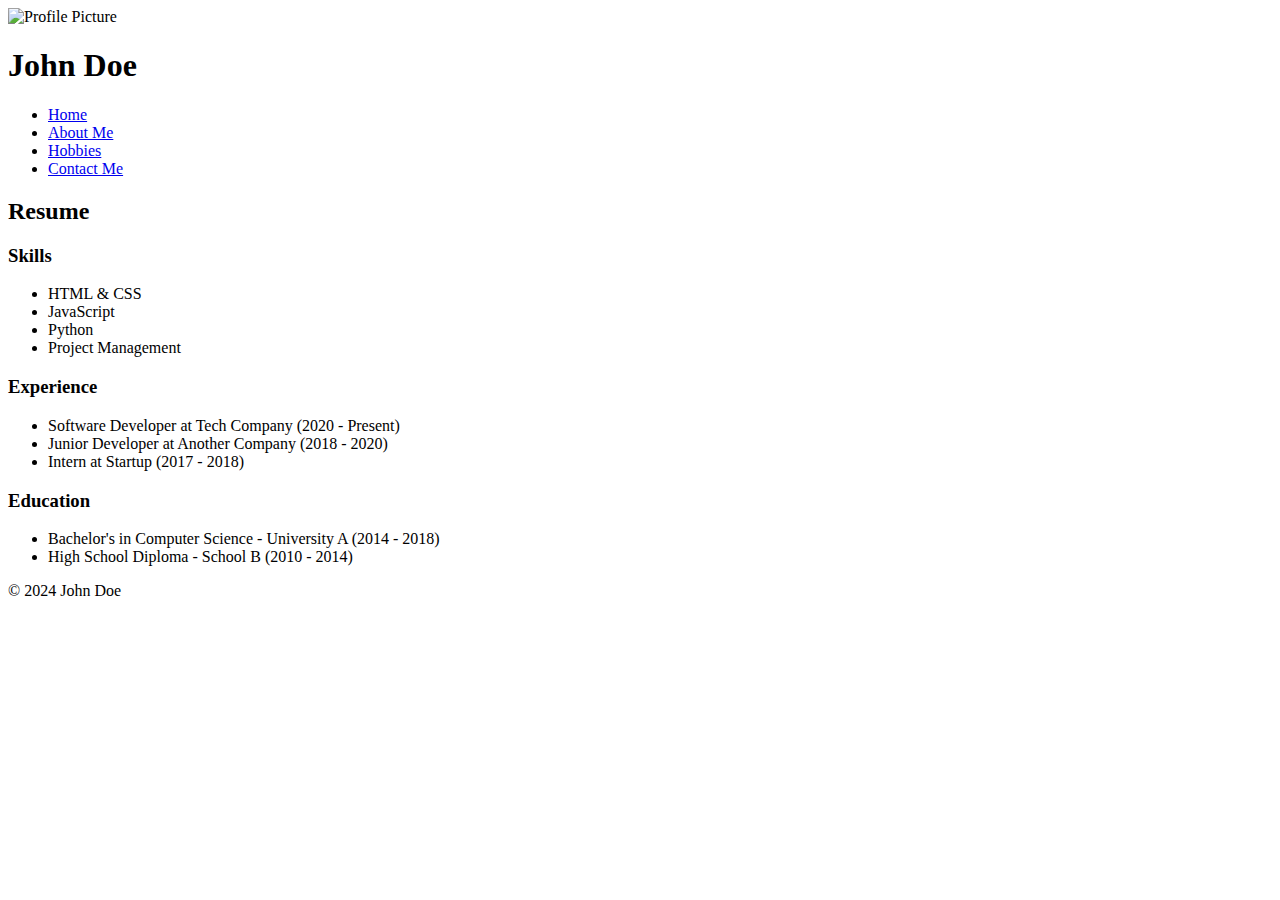
==== index.html @ a7cb74e8 "Create index.html" ====
<!DOCTYPE html>
<html lang="en">
<head>
    <meta charset="UTF-8">
    <meta name="viewport" content="width=device-width, initial-scale=1.0">
    <title>Resume</title>
    <link rel="stylesheet" href="styles.css">
</head>
<body>
    <header>
        <img src="profile.jpg" alt="Profile Picture" id="profile-img">
        <h1>John Doe</h1>
        <nav>
            <ul>
                <li><a href="index.html">Home</a></li>
                <li><a href="aboutme.html">About Me</a></li>
                <li><a href="hobbies.html">Hobbies</a></li>
                <li><a href="contact.html">Contact Me</a></li>
            </ul>
        </nav>
    </header>
    
    <main>
        <section id="resume">
            <h2>Resume</h2>
            
            <h3>Skills</h3>
            <ul>
                <li>HTML & CSS</li>
                <li>JavaScript</li>
                <li>Python</li>
                <li>Project Management</li>
            </ul>
            
            <h3>Experience</h3>
            <ul>
                <li>Software Developer at Tech Company (2020 - Present)</li>
                <li>Junior Developer at Another Company (2018 - 2020)</li>
                <li>Intern at Startup (2017 - 2018)</li>
            </ul>
            
            <h3>Education</h3>
            <ul>
                <li>Bachelor's in Computer Science - University A (2014 - 2018)</li>
                <li>High School Diploma - School B (2010 - 2014)</li>
            </ul>
        </section>
    </main>
    
    <footer>
        <p>&copy; 2024 John Doe</p>
    </footer>
</body>
</html>
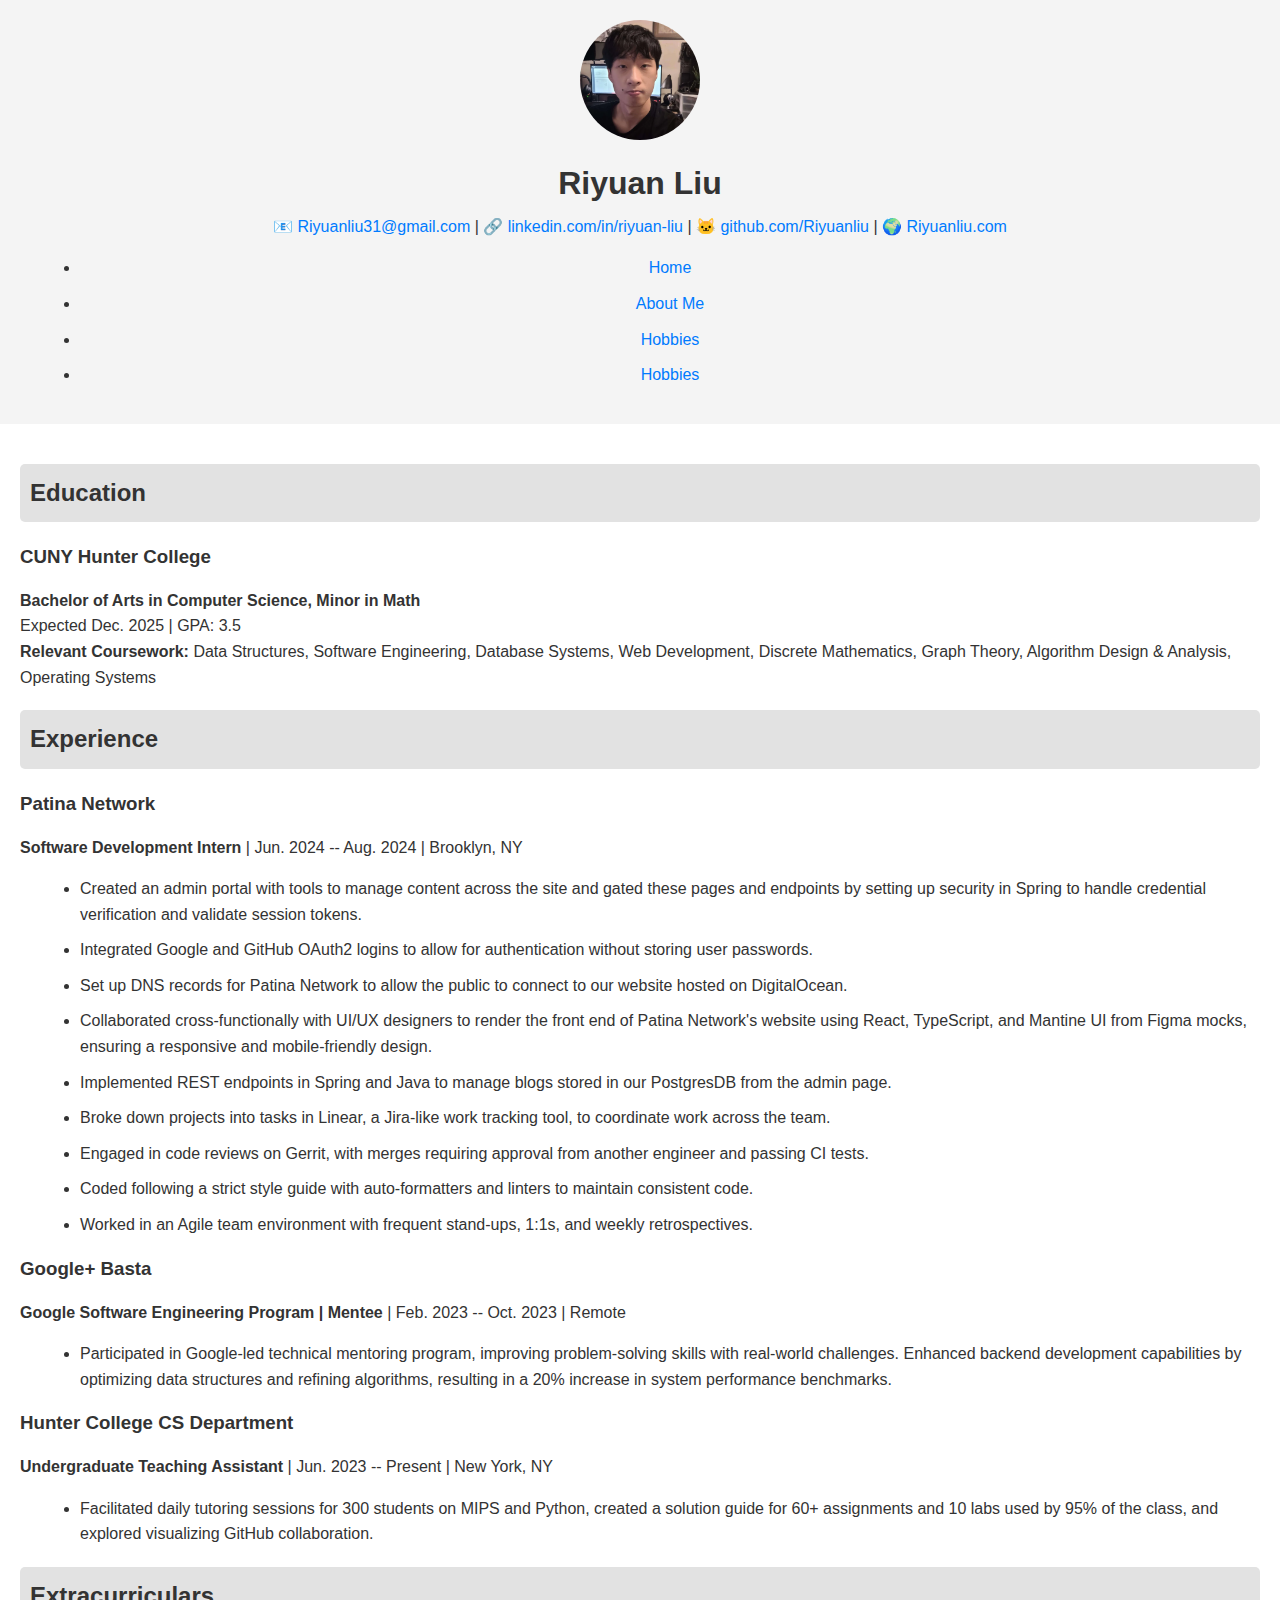
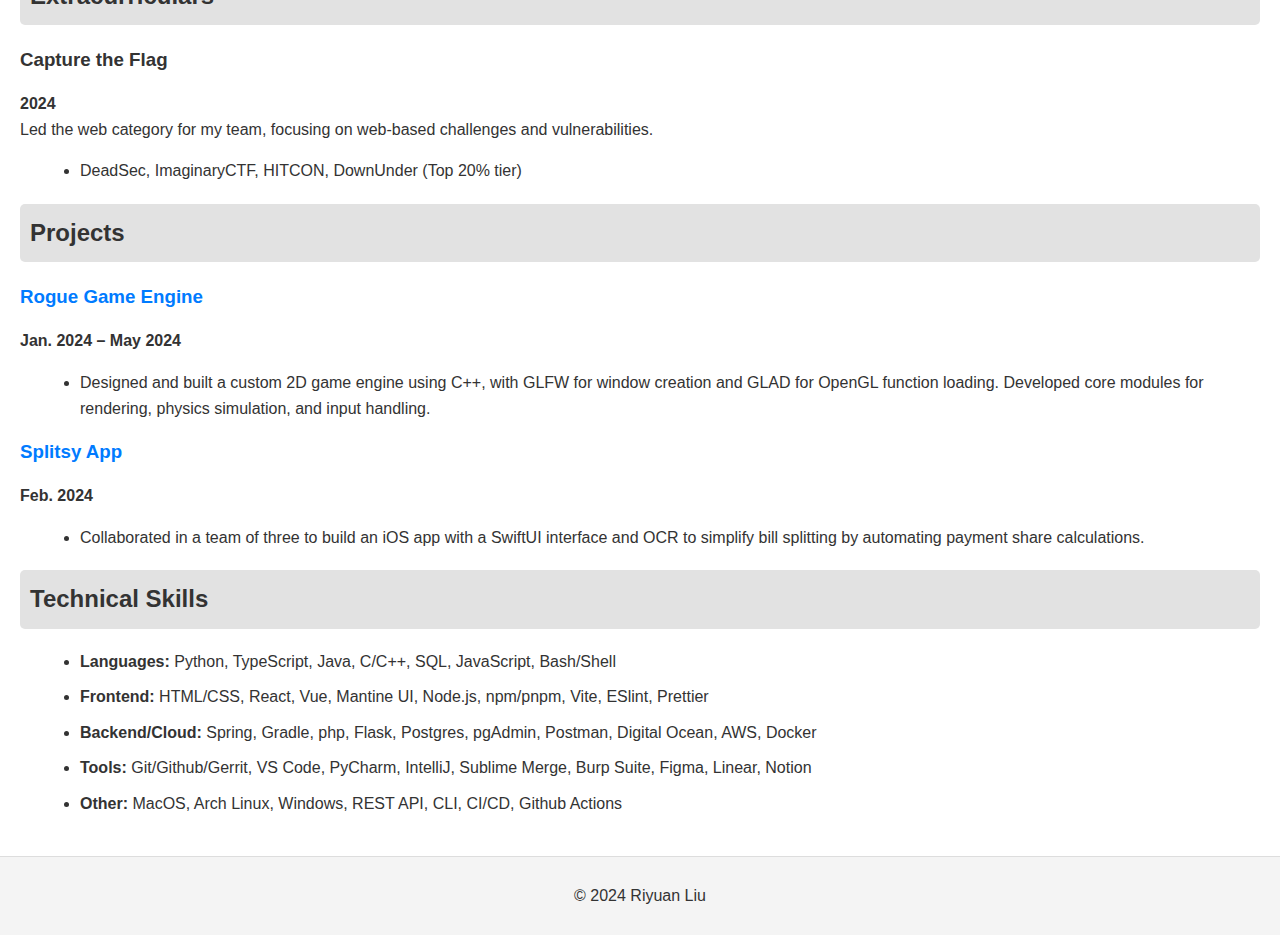
==== commit e149999e: "Add files via upload" ====
--- a/index.html
+++ b/index.html
@@ -3,52 +3,122 @@
 <head>
     <meta charset="UTF-8">
     <meta name="viewport" content="width=device-width, initial-scale=1.0">
-    <title>Resume</title>
+    <title>Riyuan Liu's Resume</title>
     <link rel="stylesheet" href="styles.css">
+    <link rel="icon" href="profile.jpg" type="image/x-icon">
 </head>
 <body>
     <header>
         <img src="profile.jpg" alt="Profile Picture" id="profile-img">
-        <h1>John Doe</h1>
+        <h1>Riyuan Liu</h1>
+        <p>
+            <a href="mailto:riyuanliu31@gmail.com">📧 Riyuanliu31@gmail.com</a> |
+            <a href="https://linkedin.com/in/riyuan-liu/">🔗 linkedin.com/in/riyuan-liu</a> |
+            <a href="https://github.com/Riyuanliu">🐱 github.com/Riyuanliu</a> |
+            <a href="https://riyuanliu.com">🌍 Riyuanliu.com</a>
+        </p>
         <nav>
             <ul>
                 <li><a href="index.html">Home</a></li>
                 <li><a href="aboutme.html">About Me</a></li>
                 <li><a href="hobbies.html">Hobbies</a></li>
-                <li><a href="contact.html">Contact Me</a></li>
+                <li><a href="contact.html">Hobbies</a></li>
             </ul>
         </nav>
     </header>
-    
+
     <main>
-        <section id="resume">
-            <h2>Resume</h2>
-            
-            <h3>Skills</h3>
-            <ul>
-                <li>HTML & CSS</li>
-                <li>JavaScript</li>
-                <li>Python</li>
-                <li>Project Management</li>
-            </ul>
-            
-            <h3>Experience</h3>
-            <ul>
-                <li>Software Developer at Tech Company (2020 - Present)</li>
-                <li>Junior Developer at Another Company (2018 - 2020)</li>
-                <li>Intern at Startup (2017 - 2018)</li>
-            </ul>
-            
-            <h3>Education</h3>
-            <ul>
-                <li>Bachelor's in Computer Science - University A (2014 - 2018)</li>
-                <li>High School Diploma - School B (2010 - 2014)</li>
-            </ul>
+        <!-- Education Section -->
+        <section id="education">
+            <h2>Education</h2>
+            <div class="section-content">
+                <h3>CUNY Hunter College</h3>
+                <p><strong>Bachelor of Arts in Computer Science, Minor in Math</strong><br>
+                Expected Dec. 2025 | GPA: 3.5<br>
+                <strong>Relevant Coursework:</strong> Data Structures, Software Engineering, Database Systems, Web Development, Discrete Mathematics, Graph Theory, Algorithm Design & Analysis, Operating Systems</p>
+            </div>
+        </section>
+
+        <!-- Experience Section -->
+        <section id="experience">
+            <h2>Experience</h2>
+            <div class="section-content">
+                <h3>Patina Network</h3>
+                <p><strong>Software Development Intern</strong> | Jun. 2024 -- Aug. 2024 | Brooklyn, NY</p>
+                <ul>
+                    <li>Created an admin portal with tools to manage content across the site and gated these pages and endpoints by setting up security in Spring to handle credential verification and validate session tokens.</li>
+                    <li>Integrated Google and GitHub OAuth2 logins to allow for authentication without storing user passwords.</li>
+                    <li>Set up DNS records for Patina Network to allow the public to connect to our website hosted on DigitalOcean.</li>
+                    <li>Collaborated cross-functionally with UI/UX designers to render the front end of Patina Network's website using React, TypeScript, and Mantine UI from Figma mocks, ensuring a responsive and mobile-friendly design.</li>
+                    <li>Implemented REST endpoints in Spring and Java to manage blogs stored in our PostgresDB from the admin page.</li>
+                    <li>Broke down projects into tasks in Linear, a Jira-like work tracking tool, to coordinate work across the team.</li>
+                    <li>Engaged in code reviews on Gerrit, with merges requiring approval from another engineer and passing CI tests.</li>
+                    <li>Coded following a strict style guide with auto-formatters and linters to maintain consistent code.</li>
+                    <li>Worked in an Agile team environment with frequent stand-ups, 1:1s, and weekly retrospectives.</li>
+                </ul>
+
+                <h3>Google+ Basta</h3>
+                <p><strong>Google Software Engineering Program | Mentee</strong> | Feb. 2023 -- Oct. 2023 | Remote</p>
+                <ul>
+                    <li>Participated in Google-led technical mentoring program, improving problem-solving skills with real-world challenges. Enhanced backend development capabilities by optimizing data structures and refining algorithms, resulting in a 20% increase in system performance benchmarks.</li>
+                </ul>
+
+                <h3>Hunter College CS Department</h3>
+                <p><strong>Undergraduate Teaching Assistant</strong> | Jun. 2023 -- Present | New York, NY</p>
+                <ul>
+                    <li>Facilitated daily tutoring sessions for 300 students on MIPS and Python, created a solution guide for 60+ assignments and 10 labs used by 95% of the class, and explored visualizing GitHub collaboration.</li>
+                </ul>
+            </div>
+        </section>
+
+        <!-- Extracurriculars Section -->
+        <section id="extracurriculars">
+            <h2>Extracurriculars</h2>
+            <div class="section-content">
+                <h3>Capture the Flag</h3>
+                <p><strong>2024</strong><br>
+                Led the web category for my team, focusing on web-based challenges and vulnerabilities.</p>
+                <ul>
+                    <li>DeadSec, ImaginaryCTF, HITCON, DownUnder (Top 20% tier)</li>
+                </ul>
+            </div>
+        </section>
+
+        <!-- Projects Section -->
+        <section id="projects">
+            <h2>Projects</h2>
+            <div class="section-content">
+                <h3><a href="https://github.com/Riyuanliu/Rogue">Rogue Game Engine</a></h3>
+                <p><strong>Jan. 2024 – May 2024</strong></p>
+                <ul>
+                    <li>Designed and built a custom 2D game engine using C++, with GLFW for window creation and GLAD for OpenGL function loading. Developed core modules for rendering, physics simulation, and input handling.</li>
+                </ul>
+
+                <h3><a href="https://github.com/Riyuanliu/Splitsy">Splitsy App</a></h3>
+                <p><strong>Feb. 2024</strong></p>
+                <ul>
+                    <li>Collaborated in a team of three to build an iOS app with a SwiftUI interface and OCR to simplify bill splitting by automating payment share calculations.</li>
+                </ul>
+            </div>
+        </section>
+
+        <!-- Technical Skills Section -->
+        <section id="skills">
+            <h2>Technical Skills</h2>
+            <div class="section-content">
+                <ul>
+                    <li><strong>Languages:</strong> Python, TypeScript, Java, C/C++, SQL, JavaScript, Bash/Shell</li>
+                    <li><strong>Frontend:</strong> HTML/CSS, React, Vue, Mantine UI, Node.js, npm/pnpm, Vite, ESlint, Prettier</li>
+                    <li><strong>Backend/Cloud:</strong> Spring, Gradle, php, Flask, Postgres, pgAdmin, Postman, Digital Ocean, AWS, Docker</li>
+                    <li><strong>Tools:</strong> Git/Github/Gerrit, VS Code, PyCharm, IntelliJ, Sublime Merge, Burp Suite, Figma, Linear, Notion</li>
+                    <li><strong>Other:</strong> MacOS, Arch Linux, Windows, REST API, CLI, CI/CD, Github Actions</li>
+                </ul>
+            </div>
         </section>
     </main>
-    
+
     <footer>
-        <p>&copy; 2024 John Doe</p>
+        <p>&copy; 2024 Riyuan Liu</p>
     </footer>
 </body>
 </html>
--- a/styles.css
+++ b/styles.css
@@ -0,0 +1,107 @@
+/* General Styles */
+body {
+    font-family: Arial, sans-serif;
+    line-height: 1.6;
+    color: #333;
+    margin: 0;
+    padding: 0;
+}
+
+header {
+    background-color: #f4f4f4;
+    padding: 20px;
+    text-align: center;
+}
+
+header img {
+    border-radius: 50%;
+    width: 120px;
+    height: 120px;
+    object-fit: cover;
+    margin-bottom: 10px;
+}
+
+header h1 {
+    margin: 0;
+    font-size: 2em;
+}
+
+header p {
+    margin: 5px 0;
+}
+
+header a {
+    color: #007bff;
+    text-decoration: none;
+}
+
+header a:hover {
+    text-decoration: underline;
+}
+
+/* Main Content Styles */
+main {
+    padding: 20px;
+}
+
+section {
+    margin-bottom: 20px;
+}
+
+h2 {
+    background-color: #e2e2e2;
+    padding: 10px;
+    border-radius: 5px;
+    color: #333;
+    font-size: 1.5em;
+}
+
+.section-content {
+    margin: 10px 0;
+}
+
+ul {
+    list-style-type: disc;
+    margin-left: 20px;
+}
+
+ul li {
+    margin-bottom: 10px;
+}
+
+h3 {
+    margin: 10px 0;
+}
+
+h3 a {
+    color: #007bff;
+    text-decoration: none;
+}
+
+h3 a:hover {
+    text-decoration: underline;
+}
+
+/* Footer Styles */
+footer {
+    background-color: #f4f4f4;
+    padding: 10px;
+    text-align: center;
+    border-top: 1px solid #ddd;
+}
+
+/* Responsive Styles */
+@media (max-width: 600px) {
+    header img {
+        width: 100px;
+        height: 100px;
+    }
+
+    header h1 {
+        font-size: 1.5em;
+    }
+
+    h2 {
+        font-size: 1.2em;
+    }
+}
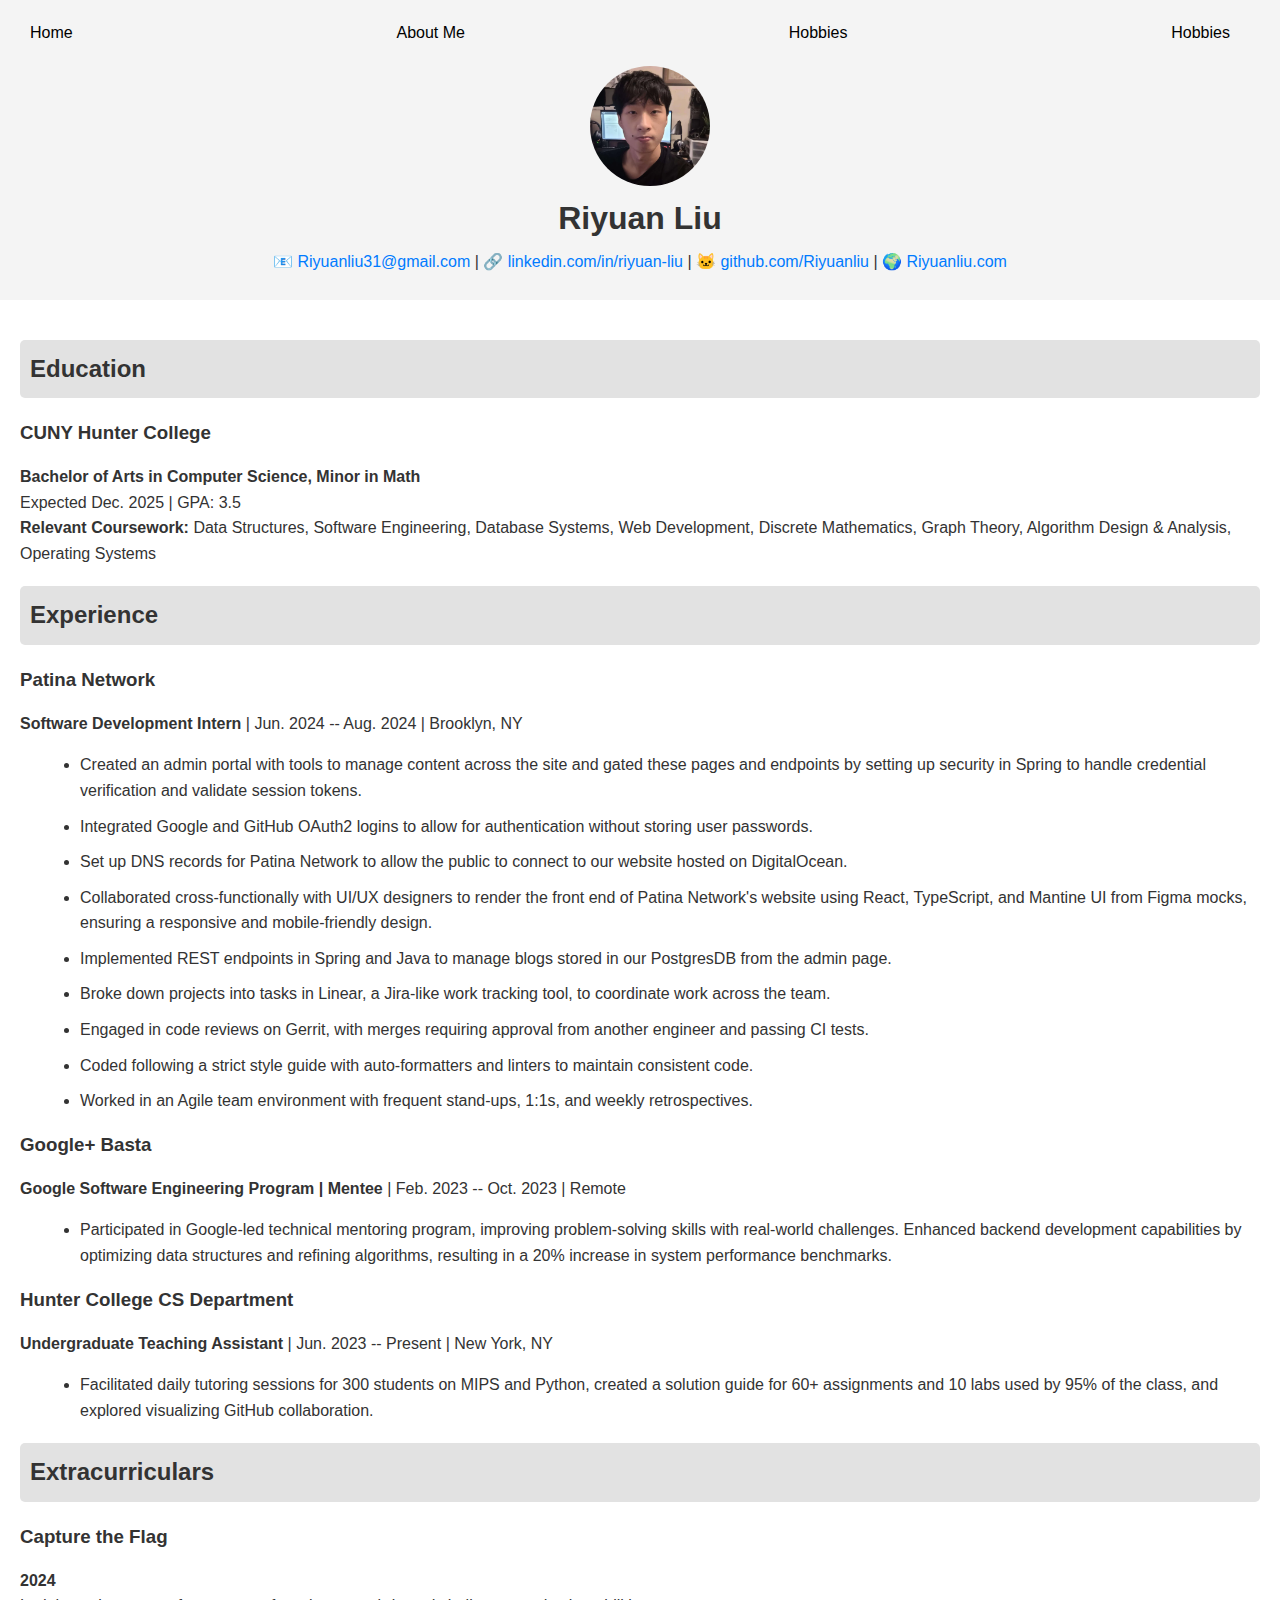
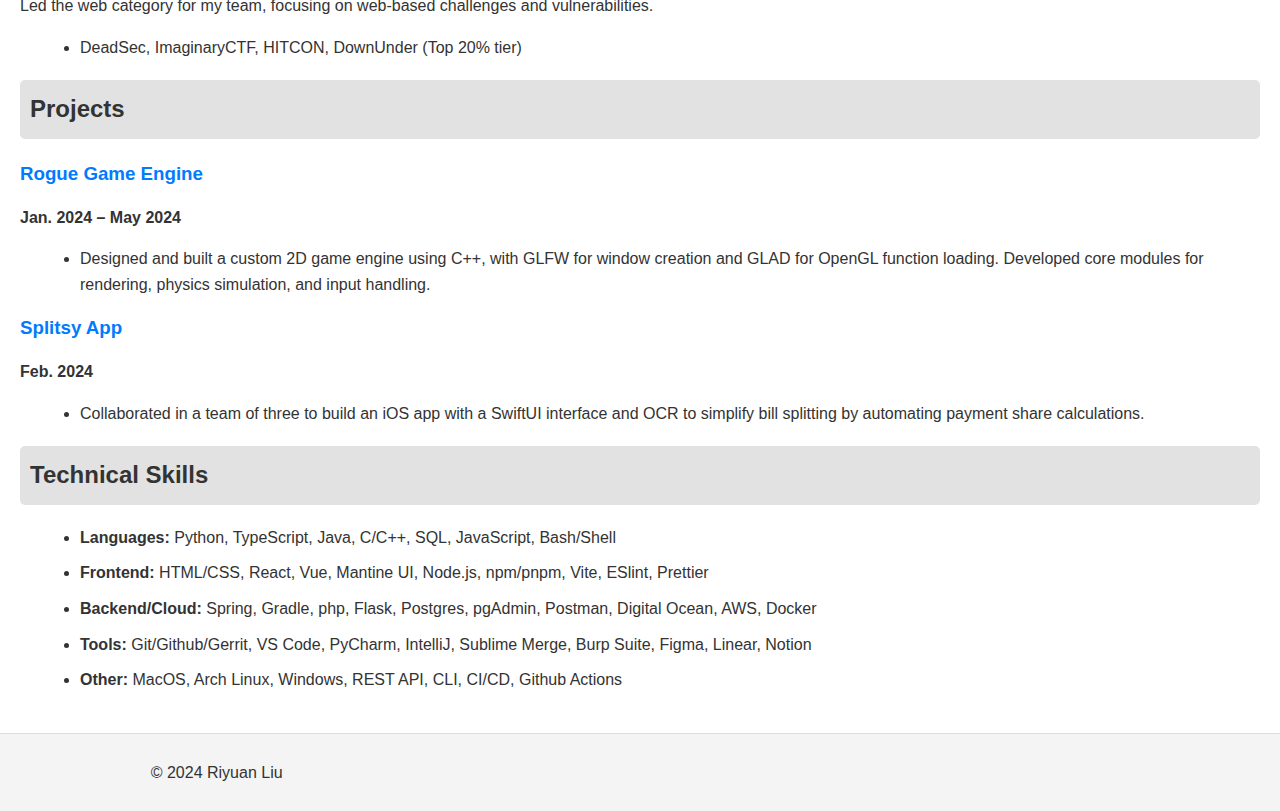
==== commit 4396fe92: "Add files via upload" ====
--- a/index.html
+++ b/index.html
@@ -9,6 +9,14 @@
 </head>
 <body>
     <header>
+        <nav>
+            <ul>
+                <li><a href="index.html">Home</a></li>
+                <li><a href="aboutme.html">About Me</a></li>
+                <li><a href="hobbies.html">Hobbies</a></li>
+                <li><a href="contact.html">Hobbies</a></li>
+            </ul>
+        </nav>
         <img src="profile.jpg" alt="Profile Picture" id="profile-img">
         <h1>Riyuan Liu</h1>
         <p>
@@ -17,14 +25,6 @@
             <a href="https://github.com/Riyuanliu">🐱 github.com/Riyuanliu</a> |
             <a href="https://riyuanliu.com">🌍 Riyuanliu.com</a>
         </p>
-        <nav>
-            <ul>
-                <li><a href="index.html">Home</a></li>
-                <li><a href="aboutme.html">About Me</a></li>
-                <li><a href="hobbies.html">Hobbies</a></li>
-                <li><a href="contact.html">Hobbies</a></li>
-            </ul>
-        </nav>
     </header>
 
     <main>
--- a/styles.css
+++ b/styles.css
@@ -14,6 +14,9 @@
 }
 
 header img {
+    position: relative;
+    top: 10px;
+    left: 10px;
     border-radius: 50%;
     width: 120px;
     height: 120px;
@@ -21,6 +24,9 @@
     margin-bottom: 10px;
 }
 
+header nav{
+    flex-direction: row;
+}
 header h1 {
     margin: 0;
     font-size: 2em;
@@ -37,6 +43,30 @@
 
 header a:hover {
     text-decoration: underline;
+}
+
+nav ul {
+
+    list-style-type: none; 
+    padding: 0;            
+    margin: 0;             
+    display: flex;         
+    justify-content: space-between;
+}
+
+nav li {
+    margin-right: 20px;    /* Add spacing between the items */
+}
+
+nav a {
+    text-decoration: none; /* Remove underline from links */
+    color: black;          /* Set link color */
+    font-family: Arial, sans-serif; /* Set font */
+    padding: 10px;         /* Add padding for clickable area */
+}
+
+nav a:hover {
+    color: blue;           /* Change color on hover */
 }
 
 /* Main Content Styles */
@@ -59,6 +89,7 @@
 .section-content {
     margin: 10px 0;
 }
+
 
 ul {
     list-style-type: disc;
@@ -88,6 +119,9 @@
     padding: 10px;
     text-align: center;
     border-top: 1px solid #ddd;
+    display: grid;
+    grid-template-columns: repeat(3, 1fr);
+    gap: 10px;
 }
 
 /* Responsive Styles */
